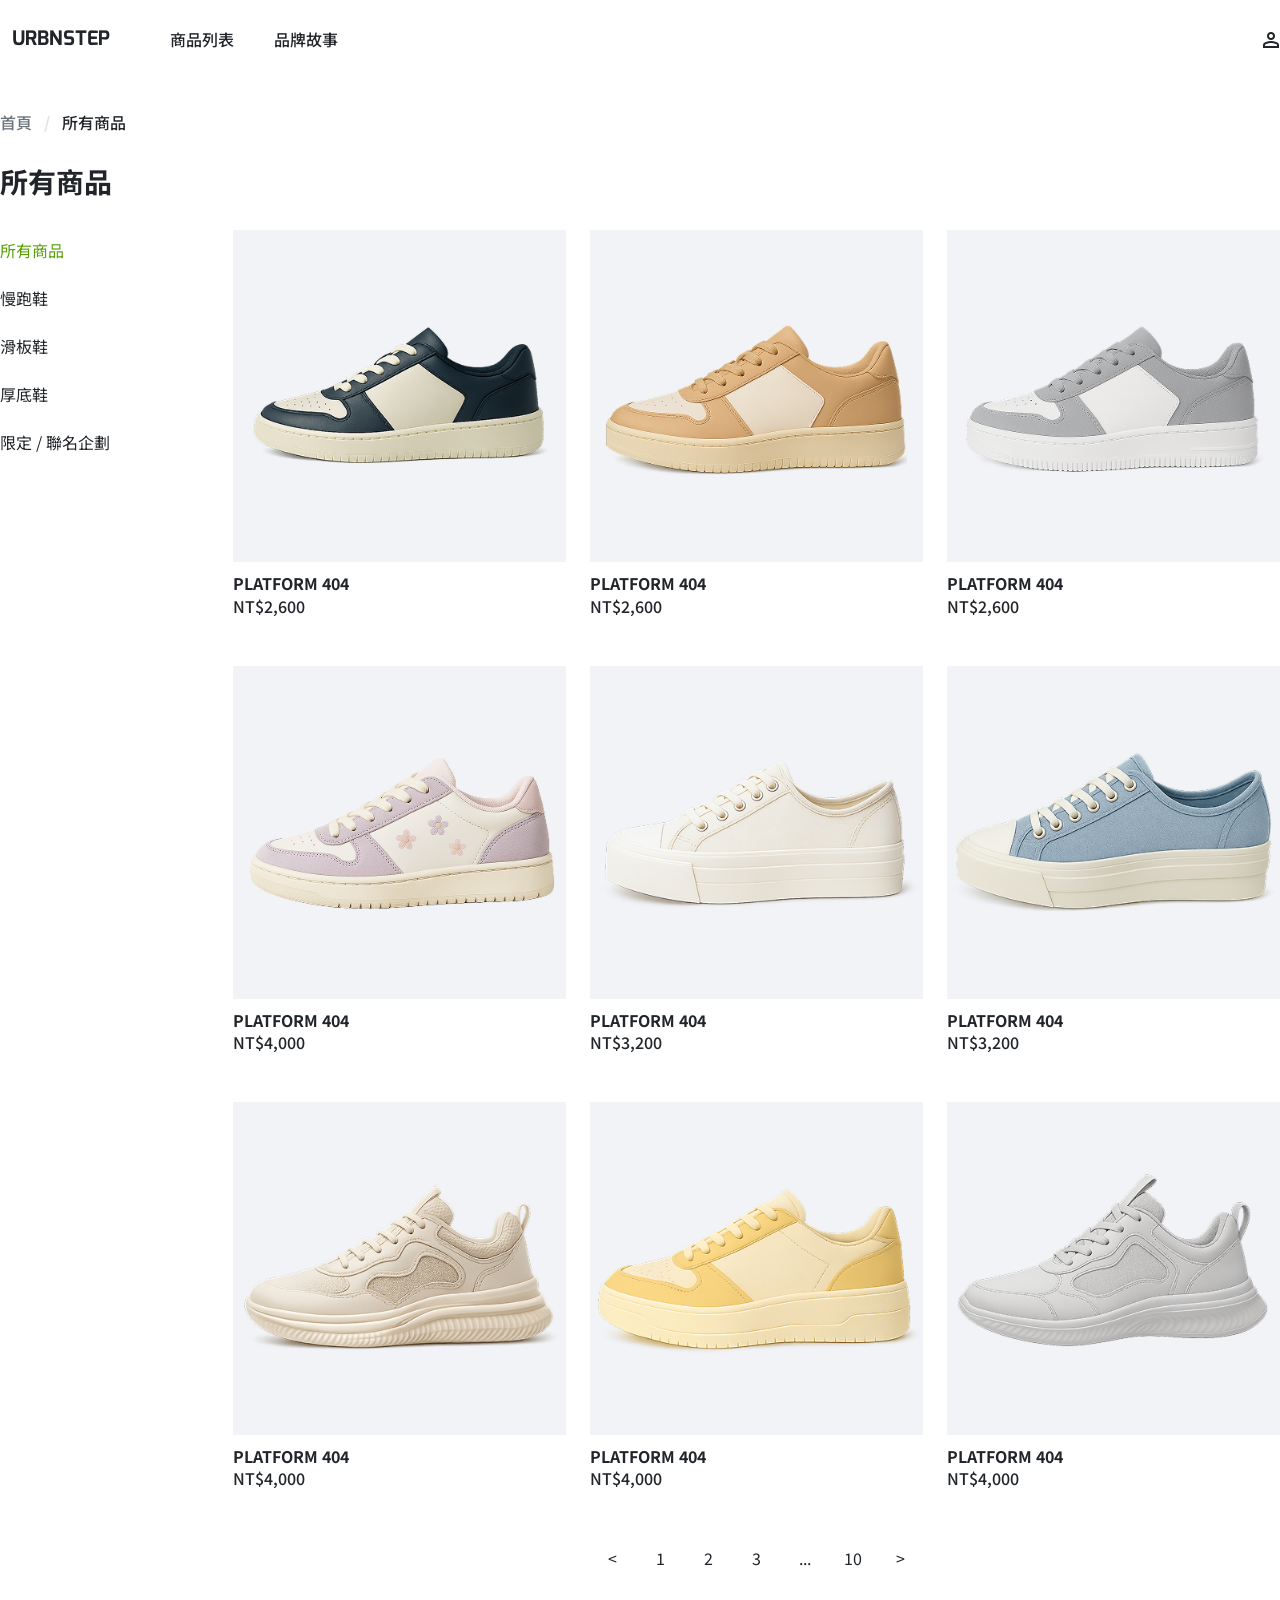
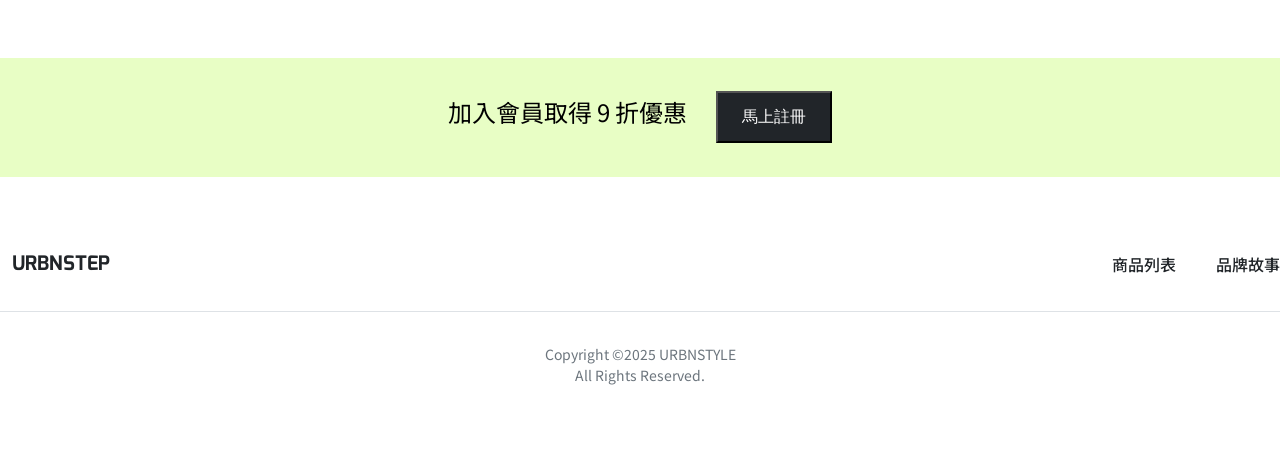
==== index.html @ 6bf3b35c "first version" ====
<!DOCTYPE html>
<html lang="en">
<head>
    <meta charset="UTF-8">
    <meta name="viewport" content="width=device-width, initial-scale=1.0">
    <title>Document</title>
    <link rel="stylesheet" href="https://fonts.googleapis.com/css2?family=Material+Symbols+Outlined:opsz,wght,FILL,GRAD@20..48,100..700,0..1,-50..200&icon_names=person" />
    <link rel="preconnect" href="https://fonts.googleapis.com">
<link rel="preconnect" href="https://fonts.gstatic.com" crossorigin>
<link href="https://fonts.googleapis.com/css2?family=Mina:wght@400;700&display=swap" rel="stylesheet">
<link rel="preconnect" href="https://fonts.googleapis.com">
<link rel="preconnect" href="https://fonts.gstatic.com" crossorigin>
<link href="https://fonts.googleapis.com/css2?family=Noto+Sans+TC:wght@100..900&display=swap" rel="stylesheet">
    <link rel="stylesheet" href="reset.css">
    <link rel="stylesheet" href="style.css">
</head>
<body>
    <div class="container">
        <!--nav-->
        <nav class="nav df">
            <div class="link df">
                <h5 class="logo">URBNSTEP</h5>
                <p class="mr40"><a href="#">商品列表</a></p>
                <p><a href="#">品牌故事</a></p>
            </div>
            <div class="customer"><a href="#"><span class="material-symbols-outlined">person</span></a></div>
        </nav>
        <!--header-->
        <header class="header">
            <p><span class="gray">首頁</span><span class="dash">/</span><span class="">所有商品</span></p>
        </header>
        <!--title-->
        <h3 class="title fw700">所有商品</h3>
        <!--products-->
        <div class="products row">
            <div class="productsNav col-2">
                <ul>
                    <li><a href="#" class="green">所有商品</a></li>
                    <li><a href="#">慢跑鞋</a></li>
                    <li><a href="#">滑板鞋</a></li>
                    <li><a href="#">厚底鞋</a></li>
                    <li><a href="#">限定 / 聯名企劃</a></li>
                </ul>
            </div>
            <div class="productCards col-10">
                <div class="cards">
                    <div class="card">
                        <img src="img/Type=PLATFORM 404-Navy.png" alt="shoes">
                        <p class="productName">PLATFORM 404</p>
                        <p>NT$2,600</p>
                    </div>
                    <div class="card">
                        <img src="img/Type=PLATFORM 404-Beige.png" alt="shoes">
                        <p class="productName">PLATFORM 404</p>
                        <p>NT$2,600</p>
                    </div>
                    <div class="card">
                        <img src="img/Type=VM001.png" alt="shoes">
                        <p class="productName">PLATFORM 404</p>
                        <p>NT$2,600</p>
                    </div>
                    <div class="card">
                        <img src="img/Type=Melty Kiss.png" alt="shoes">
                        <p class="productName">PLATFORM 404</p>
                        <p>NT$4,000</p>
                    </div>
                    <div class="card">
                        <img src="img/Type=BOOMBLOK-White.png" alt="shoes">
                        <p class="productName">PLATFORM 404</p>
                        <p>NT$3,200</p>
                    </div>
                    <div class="card">
                        <img src="img/Type=BOOMBLOK-Denim.png" alt="shoes">
                        <p class="productName">PLATFORM 404</p>
                        <p>NT$3,200</p>
                    </div>
                    <div class="card">
                        <img src="img/Type=R_UNER.png" alt="shoes">
                        <p class="productName">PLATFORM 404</p>
                        <p>NT$4,000</p>
                    </div>
                    <div class="card">
                        <img src="img/Type=Sugar Snap.png" alt="shoes">
                        <p class="productName">PLATFORM 404</p>
                        <p>NT$4,000</p>
                    </div>
                    <div class="card">
                        <img src="img/Type=Neofoam.png" alt="shoes">
                        <p class="productName">PLATFORM 404</p>
                        <p>NT$4,000</p>
                    </div>
                </div>
                <!--pages-->
                <div class="pages">
                    <ul>
                        <li><a href="#"><</a></li>
                        <li><a href="#">1</a></li>
                        <li><a href="#">2</a></li>
                        <li><a href="#">3</a></li>
                        <li><a href="#">...</a></li>
                        <li><a href="#">10</a></li>
                        <li><a href="#">></a></li>
                    </ul>
                </div>
            </div>

        </div>
    </div>
    <!--banner-->
    <div class="banner">
        <h4>加入會員取得 9 折優惠 <button type="button">馬上註冊</button></h4>
    </div>
    <div class="container">
        <!--footerNav-->
        <nav class="footerNav df">
            <div>
                <h5 class="logo">URBNSTEP</h5>
            </div>
            <div class=" footerlink df">   
                <p class="mr40"><a href="#">商品列表</a></p>
                <p><a href="#">品牌故事</a></p>
            </div>
        </nav>
        <!--copyright-->
        <div class="copyright">
            <p>Copyright ©2025 URBNSTYLE</p>
            <p>All Rights Reserved.</p>
        </div>
    </div>
</body>
</html>
---- style.css ----
.material-symbols-outlined {
    font-variation-settings:
        'FILL' 0,
        'wght' 400,
        'GRAD' 0,
        'opsz' 24
}

.container {
    max-width: 1296px;
    margin: 0 auto;
}

.df {
    display: flex;
}

body {
    font-family: "Noto Sans TC";
}

h2 {

    font-size: 32px;
    line-height: 120%;
    letter-spacing: 5%;
}

h3 {
    font-size: 28px;
    line-height: 120%;
    letter-spacing: 5%;
    color: #212529;
}

h4 {
    font-size: 24px;
    line-height: 120%;
    letter-spacing: 5%;
}

p {
    font-weight: 500;
    font-size: 16px;
    line-height: 150%;
    letter-spacing: 5%;
    color: #212529;
}

a {
    text-decoration: none;
    color: #212529;
}

.row {
    margin: 0px -12px;
    display: flex;
}

.col-2 {
    width: 16.66666%;
    padding: 0px 12px;
}

.col-3 {
    width: 25%;
    padding: 0px 12px;
}

.col-5 {
    width: 41.6666%;
    padding: 0px 12px;
}

.col-7 {
    width: 58.3333%;
    padding: 0px 12px;
}

.col-10 {
    width: 83.3333%;
    padding: 0px 12px;
}

.customer {
    margin-left: auto;
}

.customer span {
    width: 18px;
    height: 18px;
    padding: 3px;
}

.logo {
    font-family: "Mina";
    font-weight: 700;
    font-size: 20px;
    line-height: 150%;
    letter-spacing: 4.4%;
    color: #212529;
    padding: 8px 12px;
    margin-right: 48px;
}

.link {
    align-items: center;
}

.link a {
    padding: 12px 0px;
}

.nav {
    align-items: center;
    padding: 16px 0px;
}

.dash {
    font-weight: 700;
    letter-spacing: 0%;
    color: #DEE2E6;
    margin: 0px 12px;
}

.header {
    margin-top: 32px;
    margin-bottom: 24px;
}

.title {
    padding: 7px 0px;
    margin-bottom: 24px;
}

.products {
    margin-bottom: 32px;
}

.productsNav {
    padding-top: 4px;
}

.productsNav ul li {
    padding: 8px 0px;
    margin-bottom: 16px;
}

.cards {
    display: flex;
    flex-wrap: wrap;
    margin-bottom: 24px;
    gap: 24px;
}

.card {
    max-width: calc(33.3333% - (48px/3));
    padding-bottom: 24px;
}

.card img {
    max-width: 100%;
    display: block;
    margin-bottom: 12px;
}

.products {
    margin-bottom: 80px;
}

.productName {
    font-weight: 700;
    font-size: 16px;
    line-height: 120%;
    letter-spacing: 5%;
}

.pages ul {
    display: flex;
    justify-content: center;
    align-items: center;
}

.pages li {
    width: 40px;
    height: 40px;
    display: flex;
    justify-content: center;
    align-items: center;
    box-sizing: border-box;
    margin: 0px 4px;
}

.pages li:hover {
    background: #F8F9FA;
}

.pages li:active {
    background: #C0FA73;
}

.pages li a {
    display: block;
    padding: 8px;
    font-weight: 400;
}

.banner {
    text-align: center;
    background: #E8FEC5;
    padding: 33.5px 0px;
    margin-bottom: 64px;
}

.banner h2 {
    font-weight: 700;
}

.banner button {
    padding: 12px 24px;
    margin-left: 24px;
    font-size: 16px;
    line-height: 150%;
    letter-spacing: 5%;
    background: #212529;
    color: #FFFFFF;
}

.footerNav {
    margin-bottom: 24px;
}

.footerlink {
    align-items: center;
    margin-left: auto;
}

.copyright {
    padding-top: 32px;
    border-top: 1px solid #DEE2E6;
    margin-bottom: 64px;
}

.copyright p {
    font-weight: 400;
    font-size: 14px;
    line-height: 150%;
    letter-spacing: 5%;
    color: #6C757D;
    text-align: center;
}

.shoesimg {
    flex-wrap: wrap;
    gap: 8px;
}

.shoesimg img {
    max-width: 369px;
    display: block;
}

.product {
    padding: 64px 0px;
}

.normalprice {
    margin-left: 8px;
    color: #ADB5BD;
    font-size: 14px;
    line-height: 150%;
    text-decoration: line-through;
}

.productIntro {
    width: 526px;
}

.color {
    text-align: center;
    max-width: 64px;
    margin-right: 8px;
}

.color img {
    max-width: 100%;
    display: block;
}

.sizes {
    display: flex;
    flex-wrap: wrap;
    gap: 8px;
}

.sizes a {
    box-sizing: border-box;
    border: 1px solid #DEE2E6;
    border-radius: 4px;
    padding: 12px 24px;
    width: 160px;
    height: 48px;
    text-align: center;
}

.abled:hover {
    border: 1px solid #6C757D;
}

.abled:active {
    border: 1px solid #212529;
}

.disabled {
    color: #6C757D;
    border: 1px solid #DEE2E6;
}

.reserve {
    font-weight: 400;
    font-size: 14px;
    line-height: 150%;
    letter-spacing: 5%;
    color: #D74F4F;
    margin-bottom: 48px;
}

.like,
.keep {
    border: 1px solid #212529;
    border-radius: 4px;
    width: 50%;
    text-align: center;
}

.like p,
.keep p {
    padding: 12px 0px;
}

.like:hover,
.keep:hover {
    background: #212529;
}

.like p:hover,
.keep p:hover {
    color: #FFFFFF;
}

.caption {
    padding-top: 12px;
    padding-bottom: 4px;
}

.text {
    padding-bottom: 12px;
    border-bottom: 1px solid #DEE2E6;
    width: 526px;
}

.bestseller {
    padding: 48px 0px;
    margin-bottom: 40px;
}


.mr8 {
    margin-right: 8px;
}

.mr40 {
    margin-right: 40px;
}

.mb8 {
    margin-bottom: 8px;
}

.mb12 {
    margin-bottom: 12px;
}

.mb16 {
    margin-bottom: 16px;
}

.mb32 {
    margin-bottom: 32px;
}

.fw400 {
    font-weight: 400;
}

.fw700 {
    font-weight: 700;
}

.gray {
    color: #6C757D;
}

.green {
    color: #57A203;
}
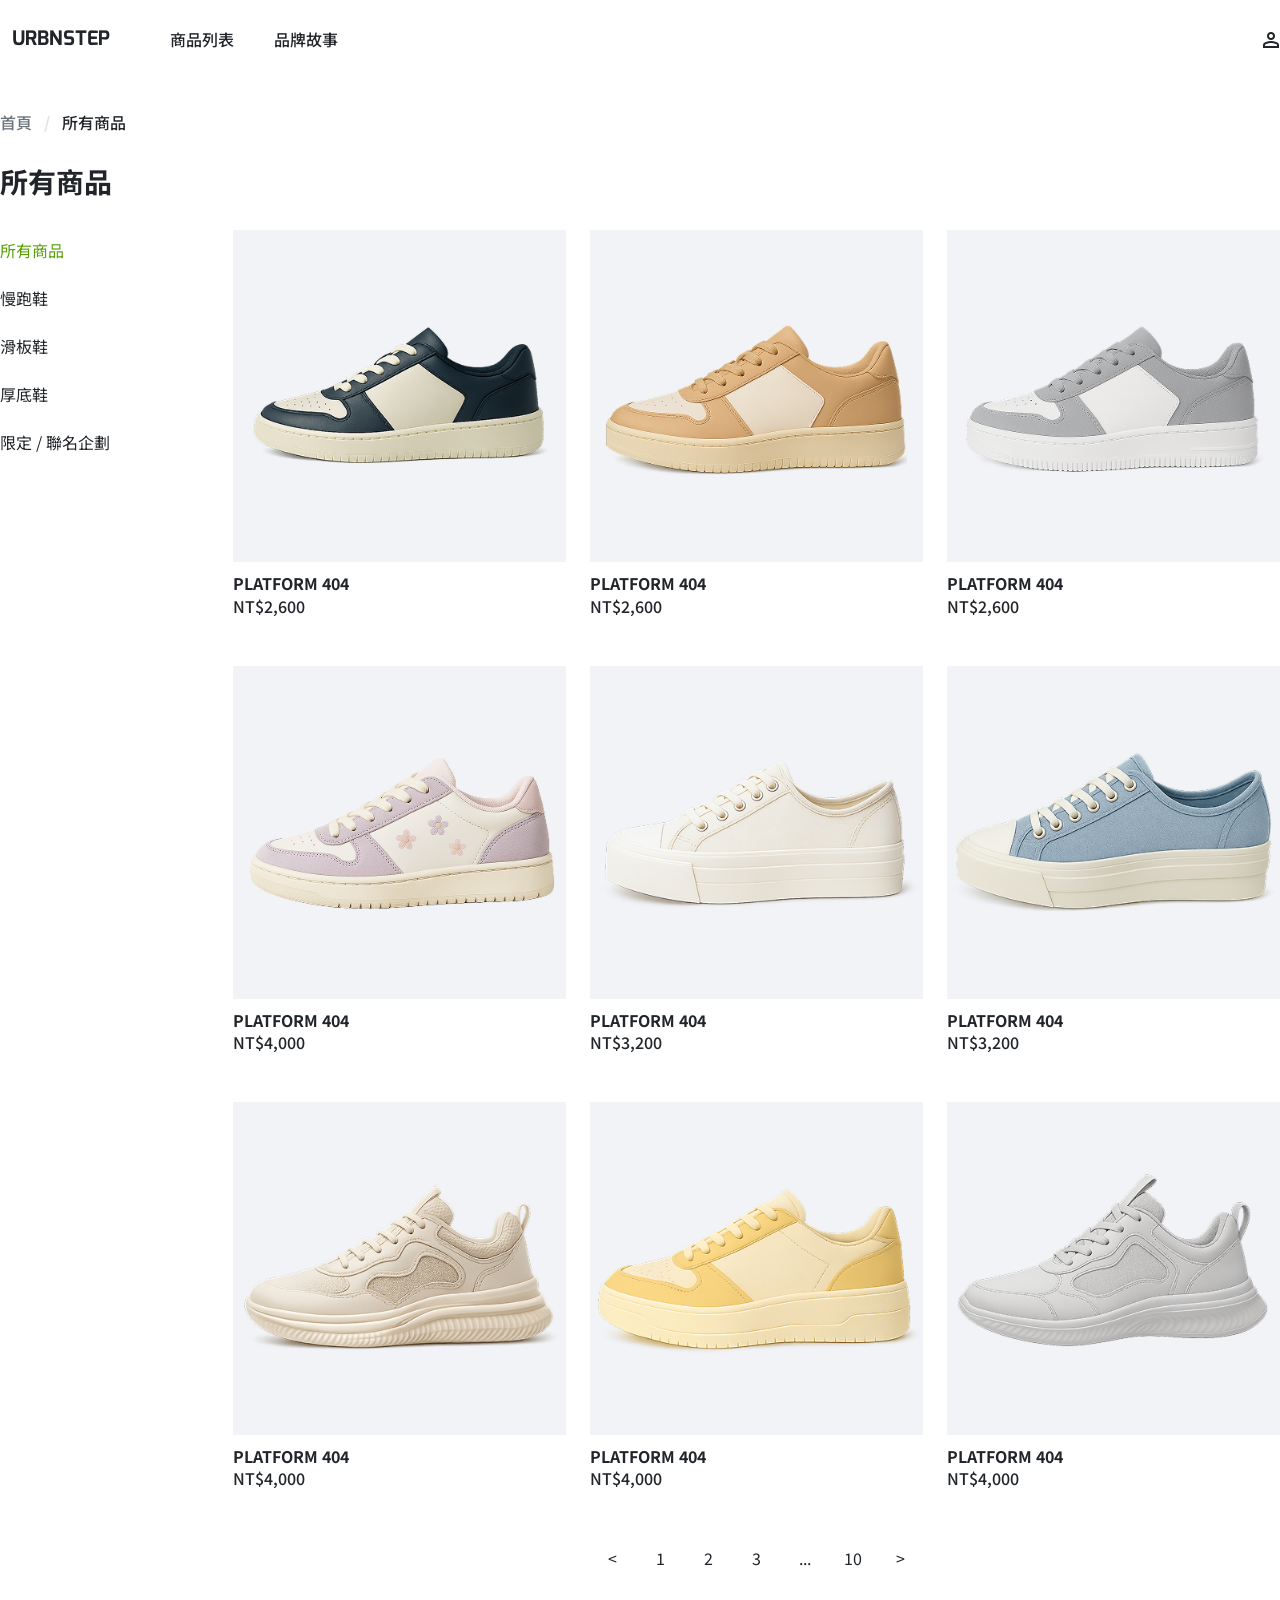
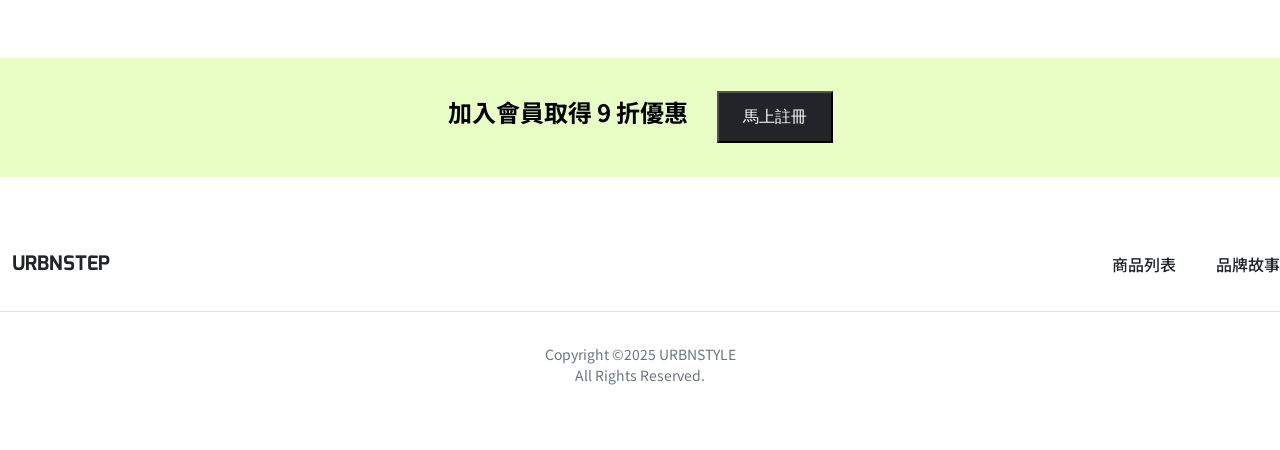
==== commit 8d87674f: "修正 商品列表:  header/footer 的選單「商品列表」「品牌故事」建議使用 ul li 含列表語意的標籤 「商品列表」「品牌故事」建議使用 a 連結導向對應的頁面 .cards 建議可以使" ====
--- a/index.html
+++ b/index.html
@@ -1,27 +1,32 @@
 <!DOCTYPE html>
 <html lang="en">
+
 <head>
     <meta charset="UTF-8">
     <meta name="viewport" content="width=device-width, initial-scale=1.0">
     <title>Document</title>
-    <link rel="stylesheet" href="https://fonts.googleapis.com/css2?family=Material+Symbols+Outlined:opsz,wght,FILL,GRAD@20..48,100..700,0..1,-50..200&icon_names=person" />
+    <link rel="stylesheet"
+        href="https://fonts.googleapis.com/css2?family=Material+Symbols+Outlined:opsz,wght,FILL,GRAD@20..48,100..700,0..1,-50..200&icon_names=person" />
     <link rel="preconnect" href="https://fonts.googleapis.com">
-<link rel="preconnect" href="https://fonts.gstatic.com" crossorigin>
-<link href="https://fonts.googleapis.com/css2?family=Mina:wght@400;700&display=swap" rel="stylesheet">
-<link rel="preconnect" href="https://fonts.googleapis.com">
-<link rel="preconnect" href="https://fonts.gstatic.com" crossorigin>
-<link href="https://fonts.googleapis.com/css2?family=Noto+Sans+TC:wght@100..900&display=swap" rel="stylesheet">
+    <link rel="preconnect" href="https://fonts.gstatic.com" crossorigin>
+    <link href="https://fonts.googleapis.com/css2?family=Mina:wght@400;700&display=swap" rel="stylesheet">
+    <link rel="preconnect" href="https://fonts.googleapis.com">
+    <link rel="preconnect" href="https://fonts.gstatic.com" crossorigin>
+    <link href="https://fonts.googleapis.com/css2?family=Noto+Sans+TC:wght@100..900&display=swap" rel="stylesheet">
     <link rel="stylesheet" href="reset.css">
     <link rel="stylesheet" href="style.css">
 </head>
+
 <body>
     <div class="container">
         <!--nav-->
         <nav class="nav df">
             <div class="link df">
                 <h5 class="logo">URBNSTEP</h5>
-                <p class="mr40"><a href="#">商品列表</a></p>
-                <p><a href="#">品牌故事</a></p>
+                <ul class="df">
+                    <li class="mr40"><a href="#">商品列表</a></li>
+                    <li><a href="#">品牌故事</a></li>
+                </ul>
             </div>
             <div class="customer"><a href="#"><span class="material-symbols-outlined">person</span></a></div>
         </nav>
@@ -43,57 +48,76 @@
                 </ul>
             </div>
             <div class="productCards col-10">
-                <div class="cards">
-                    <div class="card">
-                        <img src="img/Type=PLATFORM 404-Navy.png" alt="shoes">
-                        <p class="productName">PLATFORM 404</p>
-                        <p>NT$2,600</p>
-                    </div>
-                    <div class="card">
-                        <img src="img/Type=PLATFORM 404-Beige.png" alt="shoes">
-                        <p class="productName">PLATFORM 404</p>
-                        <p>NT$2,600</p>
-                    </div>
-                    <div class="card">
-                        <img src="img/Type=VM001.png" alt="shoes">
-                        <p class="productName">PLATFORM 404</p>
-                        <p>NT$2,600</p>
-                    </div>
-                    <div class="card">
-                        <img src="img/Type=Melty Kiss.png" alt="shoes">
-                        <p class="productName">PLATFORM 404</p>
-                        <p>NT$4,000</p>
-                    </div>
-                    <div class="card">
-                        <img src="img/Type=BOOMBLOK-White.png" alt="shoes">
-                        <p class="productName">PLATFORM 404</p>
-                        <p>NT$3,200</p>
-                    </div>
-                    <div class="card">
-                        <img src="img/Type=BOOMBLOK-Denim.png" alt="shoes">
-                        <p class="productName">PLATFORM 404</p>
-                        <p>NT$3,200</p>
-                    </div>
-                    <div class="card">
-                        <img src="img/Type=R_UNER.png" alt="shoes">
-                        <p class="productName">PLATFORM 404</p>
-                        <p>NT$4,000</p>
-                    </div>
-                    <div class="card">
-                        <img src="img/Type=Sugar Snap.png" alt="shoes">
-                        <p class="productName">PLATFORM 404</p>
-                        <p>NT$4,000</p>
-                    </div>
-                    <div class="card">
-                        <img src="img/Type=Neofoam.png" alt="shoes">
-                        <p class="productName">PLATFORM 404</p>
-                        <p>NT$4,000</p>
-                    </div>
-                </div>
+                <ul class="cards">
+                    <li class="card">
+                        <a href="http://127.0.0.1:5500/Platform%20404.html">
+                            <img src="img/Type=PLATFORM 404-Navy.png" alt="shoes">
+                            <h3 class="productName">PLATFORM 404</h3>
+                            <p>NT$2,600</p>
+                        </a>
+                    </li>
+                    <li class="card">
+                        <a href="#">
+                            <img src="img/Type=PLATFORM 404-Beige.png" alt="shoes">
+                            <h3 class="productName">PLATFORM 404</h3>
+                            <p>NT$2,600</p>
+                        </a>
+                    </li>
+                    <li class="card">
+                        <a href="#">
+                            <img src="img/Type=VM001.png" alt="shoes">
+                            <h3 class="productName">PLATFORM 404</h3>
+                            <p>NT$2,600</p>
+                        </a>
+                    </li>
+                    <li class="card">
+                        <a href="#">
+                            <img src="img/Type=Melty Kiss.png" alt="shoes">
+                            <h3 class="productName">PLATFORM 404</h3>
+                            <p>NT$4,000</p>
+                        </a>
+                    </li>
+                    <li class="card">
+                        <a href="#">
+                            <img src="img/Type=BOOMBLOK-White.png" alt="shoes">
+                            <h3 class="productName">PLATFORM 404</h3>
+                            <p>NT$3,200</p>
+                        </a>
+                    </li>
+                    <li class="card">
+                        <a href="#">
+                            <img src="img/Type=BOOMBLOK-Denim.png" alt="shoes">
+                            <h3 class="productName">PLATFORM 404</h3>
+                            <p>NT$3,200</p>
+                        </a>
+                    </li>
+                    <li class="card">
+                        <a href="#">
+                            <img src="img/Type=R_UNER.png" alt="shoes">
+                            <h3 class="productName">PLATFORM 404</h3>
+                            <p>NT$4,000</p>
+                        </a>
+                    </li>
+                    <li class="card">
+                        <a href="#">
+                            <img src="img/Type=Sugar Snap.png" alt="shoes">
+                            <h3 class="productName">PLATFORM 404</h3>
+                            <p>NT$4,000</p>
+                        </a>
+                    </li>
+                    <li class="card">
+                        <a href="#">
+                            <img src="img/Type=Neofoam.png" alt="shoes">
+                            <h3 class="productName">PLATFORM 404</h3>
+                            <p>NT$4,000</p>
+                        </a>
+                    </li>
+                </ul>
                 <!--pages-->
                 <div class="pages">
                     <ul>
-                        <li><a href="#"><</a></li>
+                        <li><a href="#">< </a>
+                        </li>
                         <li><a href="#">1</a></li>
                         <li><a href="#">2</a></li>
                         <li><a href="#">3</a></li>
@@ -116,7 +140,7 @@
             <div>
                 <h5 class="logo">URBNSTEP</h5>
             </div>
-            <div class=" footerlink df">   
+            <div class=" footerlink df">
                 <p class="mr40"><a href="#">商品列表</a></p>
                 <p><a href="#">品牌故事</a></p>
             </div>
@@ -128,4 +152,5 @@
         </div>
     </div>
 </body>
+
 </html>
--- a/style.css
+++ b/style.css
@@ -109,6 +109,10 @@
 
 .link a {
     padding: 12px 0px;
+    font-weight: 500;
+    font-size: 16px;
+    line-height: 150%;
+    letter-spacing: 5%;
 }
 
 .nav {
@@ -212,7 +216,7 @@
     margin-bottom: 64px;
 }
 
-.banner h2 {
+.banner h4 {
     font-weight: 700;
 }
 
@@ -352,10 +356,28 @@
     padding-top: 12px;
     padding-bottom: 4px;
 }
-
-.text {
+.text h3{
+    font-weight: 500;
+    font-size: 16px;
+    line-height: 150%;
+    letter-spacing: 5%;
+}
+
+.text li{
+    font-weight: 400;
+    color: #6C757D;
+    font-size: 16px;
+    line-height: 100%;
+    letter-spacing: 5%;
+    width: 526px;
+}
+.text p{
+    font-weight: 400;
+    color: #6C757D;
+    font-size: 16px;
+    line-height: 150%;
+    letter-spacing: 5%;
     padding-bottom: 12px;
-    border-bottom: 1px solid #DEE2E6;
     width: 526px;
 }
 
@@ -364,7 +386,9 @@
     margin-bottom: 40px;
 }
 
-
+.pb12{
+    padding-bottom: 12px;
+}
 .mr8 {
     margin-right: 8px;
 }
@@ -403,4 +427,7 @@
 
 .green {
     color: #57A203;
+}
+.bb{
+    border-bottom: 1px solid #DEE2E6;
 }
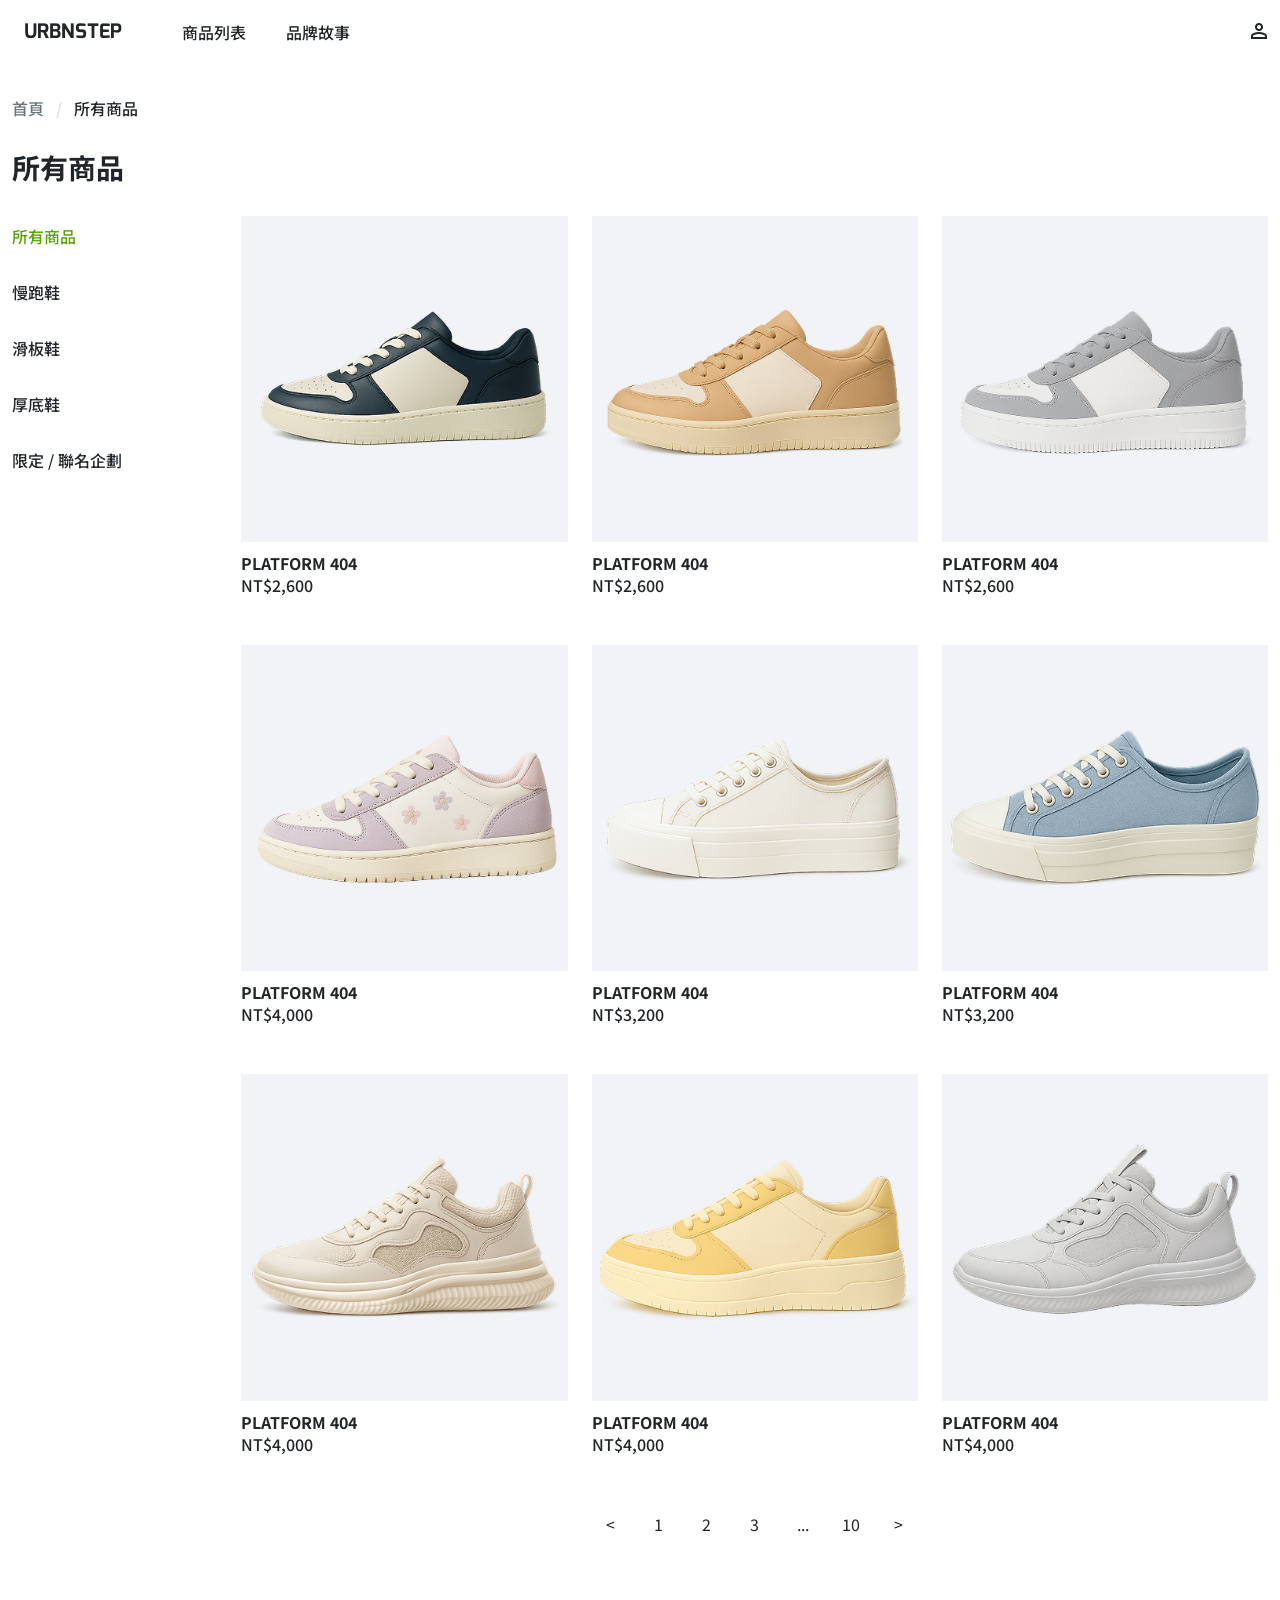
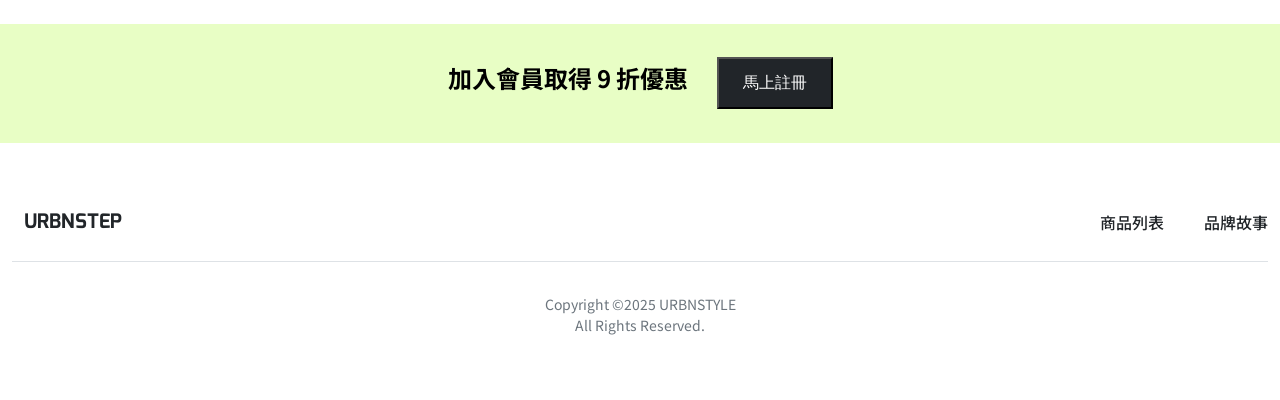
==== commit 902296ef: "新檔案+調整屬性&整理歸納" ====
--- a/index.html
+++ b/index.html
@@ -15,29 +15,31 @@
     <link href="https://fonts.googleapis.com/css2?family=Noto+Sans+TC:wght@100..900&display=swap" rel="stylesheet">
     <link rel="stylesheet" href="reset.css">
     <link rel="stylesheet" href="style.css">
+    <link rel="stylesheet" href="utli.css">
+    <link rel="stylesheet" href="label.css">
 </head>
 
 <body>
     <div class="container">
         <!--nav-->
-        <nav class="nav df">
-            <div class="link df">
-                <h5 class="logo">URBNSTEP</h5>
+        <nav class="nav df py16 aic mb32">
+            <div class="aic df">
+                <h5 class="logo fw700 py8 px12 mr48">URBNSTEP</h5>
                 <ul class="df">
-                    <li class="mr40"><a href="#">商品列表</a></li>
-                    <li><a href="#">品牌故事</a></li>
+                    <li class="mr40"><a class="py12" href="#">商品列表</a></li>
+                    <li><a class="py12" href="#">品牌故事</a></li>
                 </ul>
             </div>
             <div class="customer"><a href="#"><span class="material-symbols-outlined">person</span></a></div>
         </nav>
         <!--header-->
-        <header class="header">
-            <p><span class="gray">首頁</span><span class="dash">/</span><span class="">所有商品</span></p>
+        <header class="mb24">
+            <p><span class="c4">首頁</span><span class="dash">/</span><span>所有商品</span></p>
         </header>
         <!--title-->
-        <h3 class="title fw700">所有商品</h3>
+        <h3 class="title fw700 mb24">所有商品</h3>
         <!--products-->
-        <div class="products row">
+        <div class="row df mb48">
             <div class="productsNav col-2">
                 <ul>
                     <li><a href="#" class="green">所有商品</a></li>
@@ -47,74 +49,74 @@
                     <li><a href="#">限定 / 聯名企劃</a></li>
                 </ul>
             </div>
-            <div class="productCards col-10">
-                <ul class="cards">
+            <div class="col-10">
+                <ul class="cards df mb24">
                     <li class="card">
                         <a href="http://127.0.0.1:5500/Platform%20404.html">
-                            <img src="img/Type=PLATFORM 404-Navy.png" alt="shoes">
-                            <h3 class="productName">PLATFORM 404</h3>
+                            <img class="mb12" src="img/Type=PLATFORM 404-Navy.png" alt="shoes">
+                            <h6 class="fw700">PLATFORM 404</h6>
                             <p>NT$2,600</p>
                         </a>
                     </li>
                     <li class="card">
                         <a href="#">
-                            <img src="img/Type=PLATFORM 404-Beige.png" alt="shoes">
-                            <h3 class="productName">PLATFORM 404</h3>
+                            <img class="mb12" src="img/Type=PLATFORM 404-Beige.png" alt="shoes">
+                            <h6 class="fw700">PLATFORM 404</h6>
                             <p>NT$2,600</p>
                         </a>
                     </li>
                     <li class="card">
                         <a href="#">
-                            <img src="img/Type=VM001.png" alt="shoes">
-                            <h3 class="productName">PLATFORM 404</h3>
+                            <img class="mb12" src="img/Type=VM001.png" alt="shoes">
+                            <h6 class="fw700">PLATFORM 404</h6>
                             <p>NT$2,600</p>
                         </a>
                     </li>
                     <li class="card">
                         <a href="#">
-                            <img src="img/Type=Melty Kiss.png" alt="shoes">
-                            <h3 class="productName">PLATFORM 404</h3>
+                            <img class="mb12" src="img/Type=Melty Kiss.png" alt="shoes">
+                            <h6 class="fw700">PLATFORM 404</h6>
                             <p>NT$4,000</p>
                         </a>
                     </li>
                     <li class="card">
                         <a href="#">
-                            <img src="img/Type=BOOMBLOK-White.png" alt="shoes">
-                            <h3 class="productName">PLATFORM 404</h3>
+                            <img class="mb12" src="img/Type=BOOMBLOK-White.png" alt="shoes">
+                            <h6 class="fw700">PLATFORM 404</h6>
                             <p>NT$3,200</p>
                         </a>
                     </li>
                     <li class="card">
                         <a href="#">
-                            <img src="img/Type=BOOMBLOK-Denim.png" alt="shoes">
-                            <h3 class="productName">PLATFORM 404</h3>
+                            <img class="mb12" src="img/Type=BOOMBLOK-Denim.png" alt="shoes">
+                            <h6 class="fw700">PLATFORM 404</h6>
                             <p>NT$3,200</p>
                         </a>
                     </li>
                     <li class="card">
                         <a href="#">
-                            <img src="img/Type=R_UNER.png" alt="shoes">
-                            <h3 class="productName">PLATFORM 404</h3>
+                            <img class="mb12" src="img/Type=R_UNER.png" alt="shoes">
+                            <h6 class="fw700">PLATFORM 404</h6>
                             <p>NT$4,000</p>
                         </a>
                     </li>
                     <li class="card">
                         <a href="#">
-                            <img src="img/Type=Sugar Snap.png" alt="shoes">
-                            <h3 class="productName">PLATFORM 404</h3>
+                            <img class="mb12" src="img/Type=Sugar Snap.png" alt="shoes">
+                            <h6 class="fw700">PLATFORM 404</h6>
                             <p>NT$4,000</p>
                         </a>
                     </li>
                     <li class="card">
                         <a href="#">
-                            <img src="img/Type=Neofoam.png" alt="shoes">
-                            <h3 class="productName">PLATFORM 404</h3>
+                            <img class="mb12" src="img/Type=Neofoam.png" alt="shoes">
+                            <h6 class="fw700">PLATFORM 404</h6>
                             <p>NT$4,000</p>
                         </a>
                     </li>
                 </ul>
                 <!--pages-->
-                <div class="pages">
+                <div class="pages pb32 ">
                     <ul>
                         <li><a href="#">< </a>
                         </li>
@@ -132,17 +134,17 @@
     </div>
     <!--banner-->
     <div class="banner">
-        <h4>加入會員取得 9 折優惠 <button type="button">馬上註冊</button></h4>
+        <h4 class="fw700">加入會員取得 9 折優惠 <button type="button">馬上註冊</button></h4>
     </div>
     <div class="container">
         <!--footerNav-->
-        <nav class="footerNav df">
+        <nav class="mb24 df">
             <div>
-                <h5 class="logo">URBNSTEP</h5>
+                <h5 class="logo fw700 py8 px12 mr48">URBNSTEP</h5>
             </div>
             <div class=" footerlink df">
-                <p class="mr40"><a href="#">商品列表</a></p>
-                <p><a href="#">品牌故事</a></p>
+                <p class="mr40"><a class="py12" href="#">商品列表</a></p>
+                <p><a class="py12" href="#">品牌故事</a></p>
             </div>
         </nav>
         <!--copyright-->
--- a/style.css
+++ b/style.css
@@ -6,82 +6,6 @@
         'opsz' 24
 }
 
-.container {
-    max-width: 1296px;
-    margin: 0 auto;
-}
-
-.df {
-    display: flex;
-}
-
-body {
-    font-family: "Noto Sans TC";
-}
-
-h2 {
-
-    font-size: 32px;
-    line-height: 120%;
-    letter-spacing: 5%;
-}
-
-h3 {
-    font-size: 28px;
-    line-height: 120%;
-    letter-spacing: 5%;
-    color: #212529;
-}
-
-h4 {
-    font-size: 24px;
-    line-height: 120%;
-    letter-spacing: 5%;
-}
-
-p {
-    font-weight: 500;
-    font-size: 16px;
-    line-height: 150%;
-    letter-spacing: 5%;
-    color: #212529;
-}
-
-a {
-    text-decoration: none;
-    color: #212529;
-}
-
-.row {
-    margin: 0px -12px;
-    display: flex;
-}
-
-.col-2 {
-    width: 16.66666%;
-    padding: 0px 12px;
-}
-
-.col-3 {
-    width: 25%;
-    padding: 0px 12px;
-}
-
-.col-5 {
-    width: 41.6666%;
-    padding: 0px 12px;
-}
-
-.col-7 {
-    width: 58.3333%;
-    padding: 0px 12px;
-}
-
-.col-10 {
-    width: 83.3333%;
-    padding: 0px 12px;
-}
-
 .customer {
     margin-left: auto;
 }
@@ -94,51 +18,17 @@
 
 .logo {
     font-family: "Mina";
-    font-weight: 700;
-    font-size: 20px;
-    line-height: 150%;
-    letter-spacing: 4.4%;
-    color: #212529;
-    padding: 8px 12px;
-    margin-right: 48px;
-}
-
-.link {
-    align-items: center;
-}
-
-.link a {
-    padding: 12px 0px;
-    font-weight: 500;
-    font-size: 16px;
-    line-height: 150%;
-    letter-spacing: 5%;
-}
-
-.nav {
-    align-items: center;
-    padding: 16px 0px;
 }
 
 .dash {
     font-weight: 700;
     letter-spacing: 0%;
-    color: #DEE2E6;
+    color: var(--third-color);
     margin: 0px 12px;
-}
-
-.header {
-    margin-top: 32px;
-    margin-bottom: 24px;
 }
 
 .title {
     padding: 7px 0px;
-    margin-bottom: 24px;
-}
-
-.products {
-    margin-bottom: 32px;
 }
 
 .productsNav {
@@ -151,9 +41,7 @@
 }
 
 .cards {
-    display: flex;
     flex-wrap: wrap;
-    margin-bottom: 24px;
     gap: 24px;
 }
 
@@ -165,18 +53,6 @@
 .card img {
     max-width: 100%;
     display: block;
-    margin-bottom: 12px;
-}
-
-.products {
-    margin-bottom: 80px;
-}
-
-.productName {
-    font-weight: 700;
-    font-size: 16px;
-    line-height: 120%;
-    letter-spacing: 5%;
 }
 
 .pages ul {
@@ -191,7 +67,6 @@
     display: flex;
     justify-content: center;
     align-items: center;
-    box-sizing: border-box;
     margin: 0px 4px;
 }
 
@@ -216,22 +91,14 @@
     margin-bottom: 64px;
 }
 
-.banner h4 {
-    font-weight: 700;
-}
-
 .banner button {
     padding: 12px 24px;
     margin-left: 24px;
     font-size: 16px;
     line-height: 150%;
     letter-spacing: 5%;
-    background: #212529;
+    background: var(--primary-color);
     color: #FFFFFF;
-}
-
-.footerNav {
-    margin-bottom: 24px;
 }
 
 .footerlink {
@@ -241,7 +108,7 @@
 
 .copyright {
     padding-top: 32px;
-    border-top: 1px solid #DEE2E6;
+    border-top: 1px solid var(--third-color);
     margin-bottom: 64px;
 }
 
@@ -250,7 +117,7 @@
     font-size: 14px;
     line-height: 150%;
     letter-spacing: 5%;
-    color: #6C757D;
+    color:var(--forth-color);
     text-align: center;
 }
 
@@ -264,26 +131,21 @@
     display: block;
 }
 
-.product {
-    padding: 64px 0px;
-}
-
 .normalprice {
     margin-left: 8px;
-    color: #ADB5BD;
+    color: var(--fifth-color);
     font-size: 14px;
     line-height: 150%;
     text-decoration: line-through;
 }
 
 .productIntro {
-    width: 526px;
+    max-width: 526px;
 }
 
 .color {
     text-align: center;
     max-width: 64px;
-    margin-right: 8px;
 }
 
 .color img {
@@ -292,7 +154,6 @@
 }
 
 .sizes {
-    display: flex;
     flex-wrap: wrap;
     gap: 8px;
 }
@@ -303,7 +164,6 @@
     border-radius: 4px;
     padding: 12px 24px;
     width: 160px;
-    height: 48px;
     text-align: center;
 }
 
@@ -312,7 +172,7 @@
 }
 
 .abled:active {
-    border: 1px solid #212529;
+    border: 1px solid var(--primary-color);
 }
 
 .disabled {
@@ -331,7 +191,7 @@
 
 .like,
 .keep {
-    border: 1px solid #212529;
+    border: 1px solid var(--primary-color);
     border-radius: 4px;
     width: 50%;
     text-align: center;
@@ -344,7 +204,7 @@
 
 .like:hover,
 .keep:hover {
-    background: #212529;
+    background: var(--primary-color);
 }
 
 .like p:hover,
@@ -356,14 +216,15 @@
     padding-top: 12px;
     padding-bottom: 4px;
 }
-.text h3{
+
+.text h3 {
     font-weight: 500;
     font-size: 16px;
     line-height: 150%;
     letter-spacing: 5%;
 }
 
-.text li{
+.text li {
     font-weight: 400;
     color: #6C757D;
     font-size: 16px;
@@ -371,7 +232,8 @@
     letter-spacing: 5%;
     width: 526px;
 }
-.text p{
+
+.text p {
     font-weight: 400;
     color: #6C757D;
     font-size: 16px;
@@ -384,50 +246,4 @@
 .bestseller {
     padding: 48px 0px;
     margin-bottom: 40px;
-}
-
-.pb12{
-    padding-bottom: 12px;
-}
-.mr8 {
-    margin-right: 8px;
-}
-
-.mr40 {
-    margin-right: 40px;
-}
-
-.mb8 {
-    margin-bottom: 8px;
-}
-
-.mb12 {
-    margin-bottom: 12px;
-}
-
-.mb16 {
-    margin-bottom: 16px;
-}
-
-.mb32 {
-    margin-bottom: 32px;
-}
-
-.fw400 {
-    font-weight: 400;
-}
-
-.fw700 {
-    font-weight: 700;
-}
-
-.gray {
-    color: #6C757D;
-}
-
-.green {
-    color: #57A203;
-}
-.bb{
-    border-bottom: 1px solid #DEE2E6;
 }
--- a/utli.css
+++ b/utli.css
@@ -0,0 +1,136 @@
+:root {
+    --primary-color: #212529;
+    --second-color:#57A203;
+    --third-color:#DEE2E6;
+    --forth-color:#6C757D;
+}
+
+.container {
+    max-width: 1320px;
+    margin: 0 auto;
+    padding: 0px 12px;
+}
+
+.df {
+    display: flex;
+}
+
+.row {
+    margin: 0px -12px;
+}
+
+.col-2 {
+    width: 16.66%;
+    padding: 0px 12px;
+}
+
+.col-3 {
+    width: 25%;
+    padding: 0px 12px;
+}
+.col-4 {
+    width: 33.33%;
+    padding: 0px 12px;
+}
+
+.col-5 {
+    width: 41.66%;
+    padding: 0px 12px;
+}
+
+.col-7 {
+    width: 58.3333%;
+    padding: 0px 12px;
+}
+
+.col-10 {
+    width: 83.33%;
+    padding: 0px 12px;
+}
+
+.py8 {
+    padding: 8px 0px;
+}
+
+.px12 {
+    padding: 0px 12px;
+}
+
+.mr48 {
+    margin-right: 48px;
+}
+
+.aic {
+    align-items: center;
+}
+
+.py12 {
+    padding: 12px 0px;
+}
+
+.py16 {
+    padding: 16px 0px;
+}
+.py64{
+    padding: 64px 0px;
+}
+
+.pb12 {
+    padding-bottom: 12px;
+}
+.pb32{
+    padding-bottom: 32px;
+}
+.pb64{
+    padding-bottom: 64px;
+}
+
+.mr8 {
+    margin-right: 8px;
+}
+
+.mr40 {
+    margin-right: 40px;
+}
+
+.mb8 {
+    margin-bottom: 8px;
+}
+
+.mb12 {
+    margin-bottom: 12px;
+}
+
+.mb16 {
+    margin-bottom: 16px;
+}
+.mb24{
+    margin-bottom: 24px;
+}
+.mb32 {
+    margin-bottom: 32px;
+}
+.mb48{
+    margin-bottom: 48px;
+}
+
+
+.fw400 {
+    font-weight: 400;
+}
+
+.fw700 {
+    font-weight: 700;
+}
+
+.c4 {
+    color:var(--forth-color);
+}
+
+.green {
+    color: var(--second-color);
+}
+
+.bb {
+    border-bottom: 1px solid var(--third-color);
+}
--- a/label.css
+++ b/label.css
@@ -0,0 +1,53 @@
+
+
+body {
+    font-family: "Noto Sans TC";
+}
+
+h2 {
+    font-size: 32px;
+    line-height: 120%;
+    letter-spacing: 5%;
+}
+
+h3 {
+    font-size: 28px;
+    line-height: 120%;
+    letter-spacing: 5%;
+    color: var(--primary-color);
+}
+
+h4 {
+    font-size: 24px;
+    line-height: 120%;
+    letter-spacing: 5%;
+}
+
+h5 {
+    font-size: 20px;
+    line-height: 150%;
+    letter-spacing: 4.4%;
+    color: var(--primary-color);
+}
+h6{
+    font-size: 16px;
+    line-height: 120%;
+    letter-spacing: 5%;
+}
+
+p {
+    font-weight: 500;
+    font-size: 16px;
+    line-height: 150%;
+    letter-spacing: 5%;
+    color: var(--primary-color);
+}
+
+a {
+    text-decoration: none;
+    color: var(--primary-color);
+    font-weight: 500;
+    font-size: 16px;
+    line-height: 150%;
+    letter-spacing: 5%;
+}
